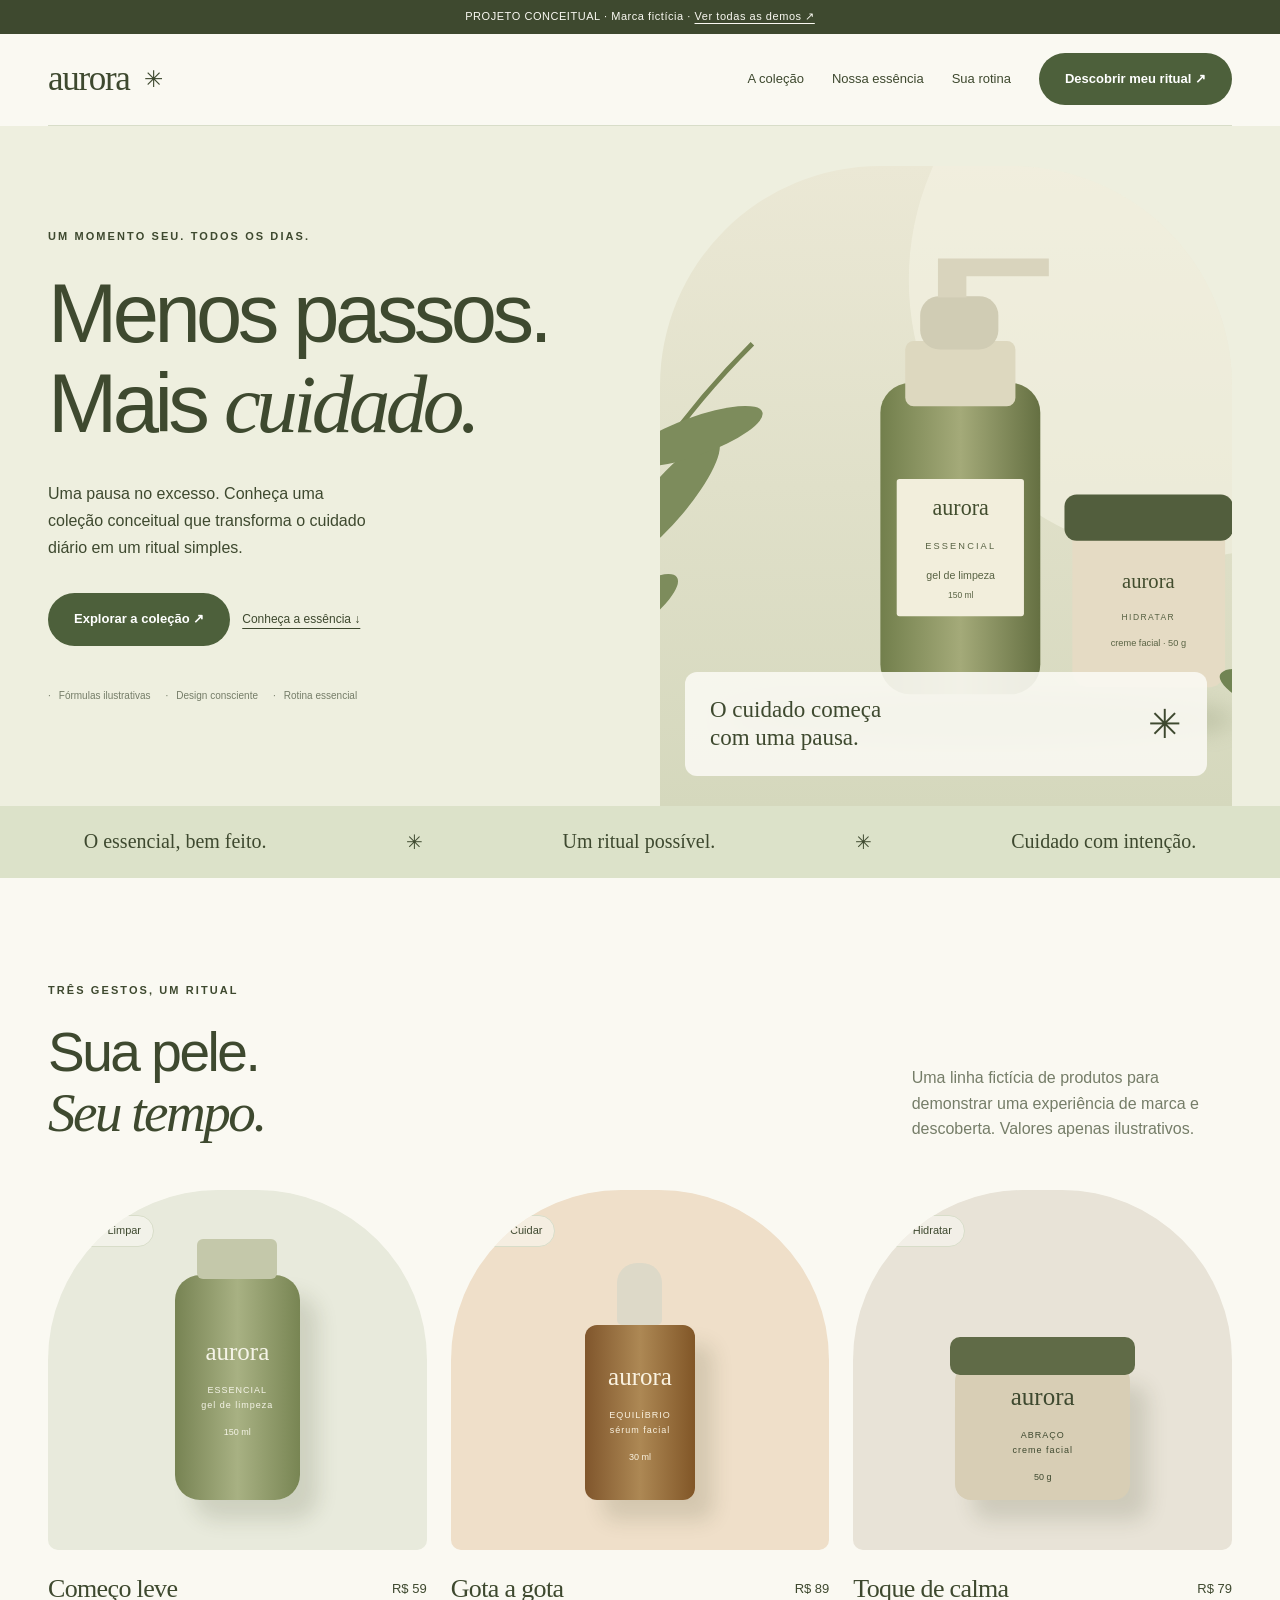
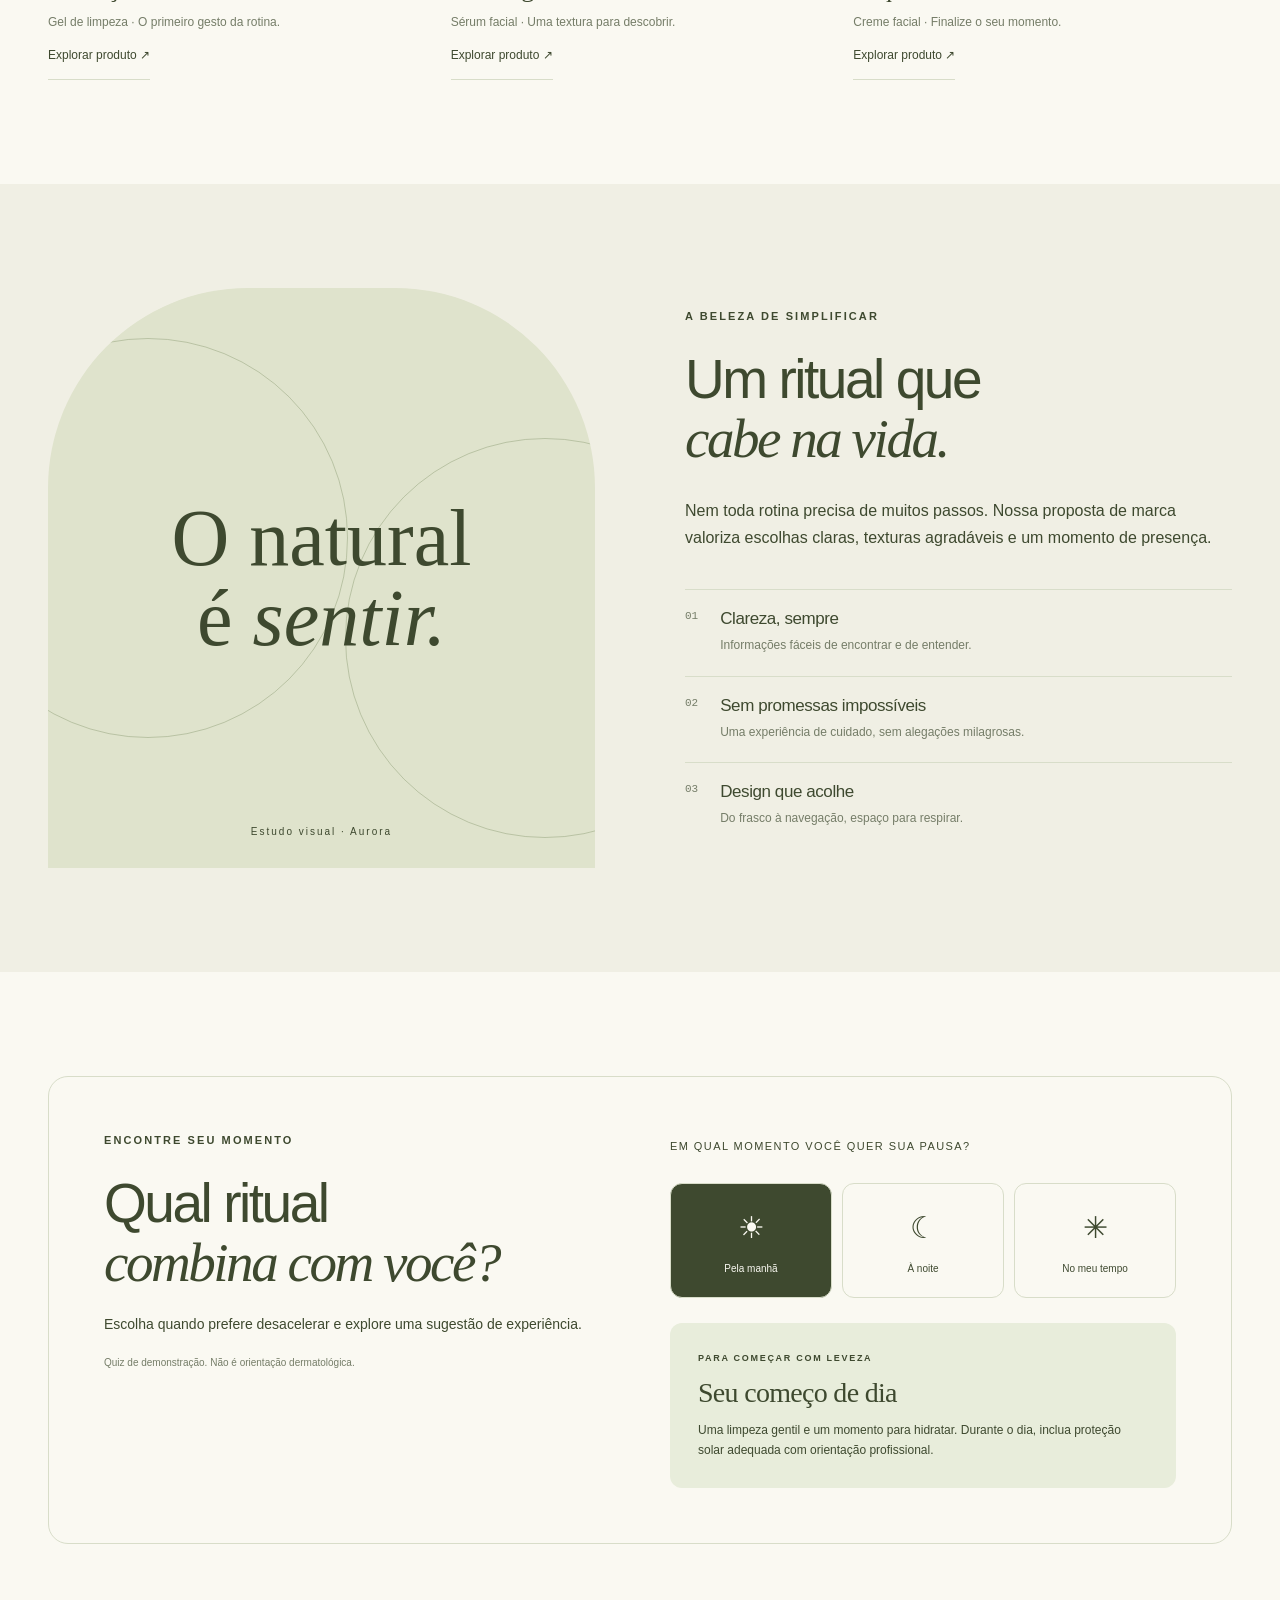
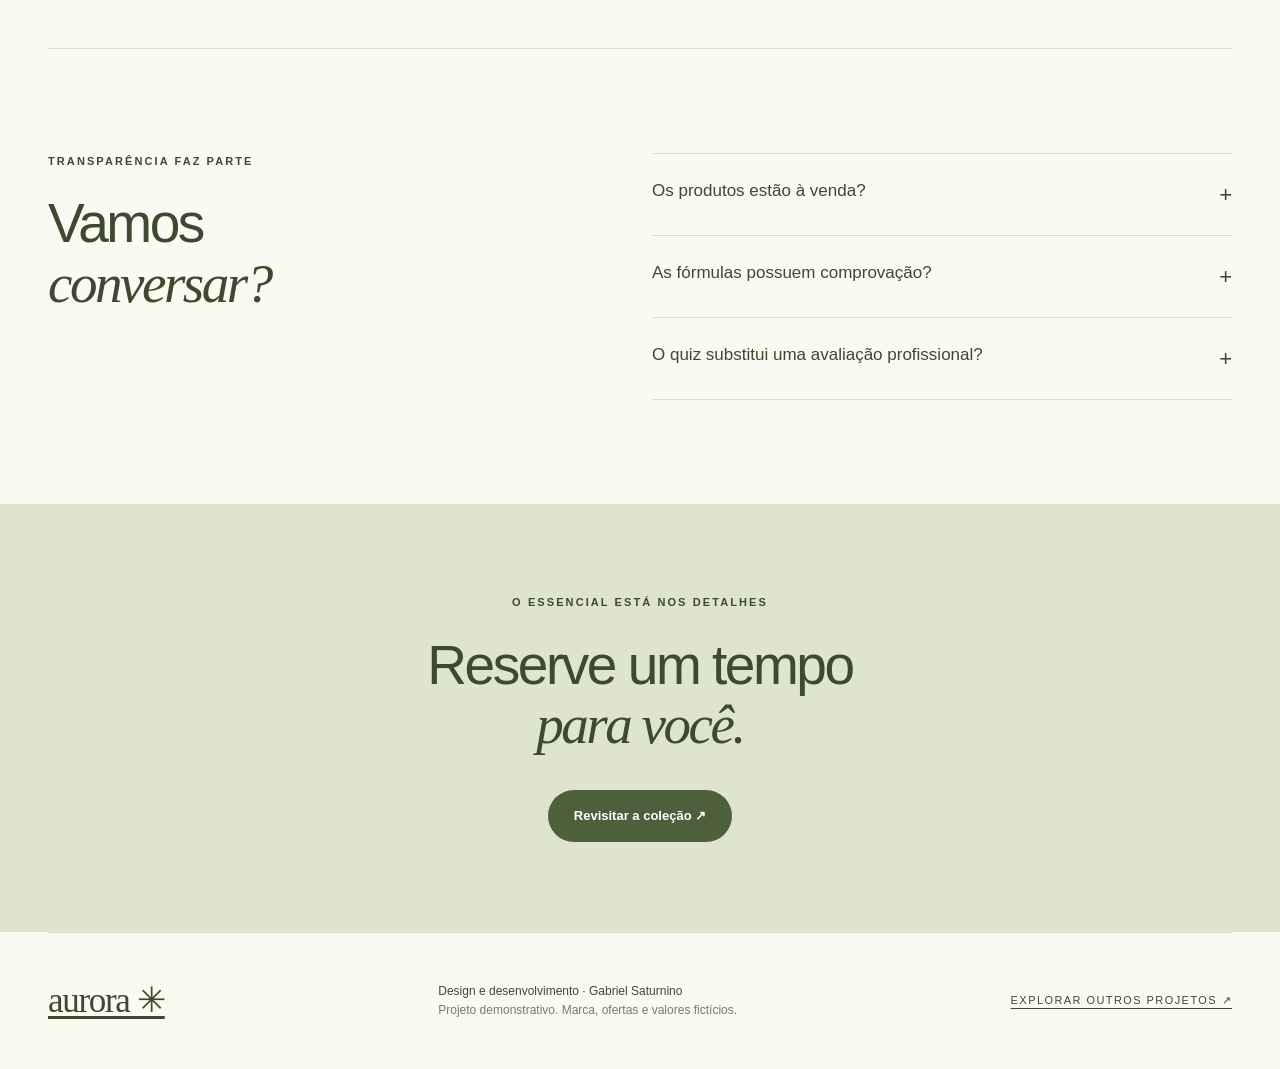
==== aurora/index.html @ aadfb989 "Build five distinct interactive landing pages and portfolio gallery" ====
<!doctype html><html lang="pt-BR"><head><meta charset="utf-8"><meta name="viewport" content="width=device-width,initial-scale=1"><meta name="theme-color" content="#253f2c"><meta name="description" content="Uma experiência conceitual de skincare com rotina simples e design natural."><meta property="og:title" content="Aurora — O essencial para sua pele"><meta property="og:description" content="Uma experiência conceitual de skincare com rotina simples e design natural."><meta property="og:type" content="website"><title>Aurora — O essencial para sua pele</title><link rel="icon" href="../assets/favicon.svg" type="image/svg+xml"><link rel="stylesheet" href="../assets/base.css"><link rel="stylesheet" href="style.css"><script src="../assets/base.js" defer></script><script src="app.js" defer></script></head><body class="aurora"><a class="skip" href="#main">Pular para o conteúdo</a><div class="demo-bar">PROJETO CONCEITUAL · Marca fictícia · <a href="../">Ver todas as demos ↗</a></div><header class="shell"><nav class="nav" aria-label="Navegação principal"><a class="brand" href="#">aurora<span class="sun">✳</span></a><button class="menu-toggle" aria-expanded="false" aria-controls="nav-links">Menu</button><div class="links" id="nav-links"><a href="#colecao">A coleção</a><a href="#filosofia">Nossa essência</a><a href="#rotina">Sua rotina</a><a class="btn" href="#rotina">Descobrir meu ritual ↗</a></div></nav></header><main id="main"><section class="hero"><div class="shell hero-layout"><div class="hero-copy"><span class="eyebrow">Um momento seu. Todos os dias.</span><h1>Menos passos.<br>Mais <span class="serif italic">cuidado.</span></h1><p class="lead">Uma pausa no excesso. Conheça uma coleção conceitual que transforma o cuidado diário em um ritual simples.</p><div class="actions"><a class="btn" href="#colecao">Explorar a coleção ↗</a><a class="text-link" href="#filosofia">Conheça a essência ↓</a></div><div class="hero-notes"><span>Fórmulas ilustrativas</span><span>Design consciente</span><span>Rotina essencial</span></div></div><div class="hero-art"><img src="../assets/cosmetics.svg" alt="Ilustração de frascos Aurora em tons de oliva e creme com folhas" fetchpriority="high"><div class="art-tag"><span class="serif">O cuidado começa<br>com uma pausa.</span><span>✳</span></div></div></div></section><div class="ticker" aria-label="Princípios da coleção"><span>O essencial, bem feito.</span><span>✳</span><span>Um ritual possível.</span><span>✳</span><span>Cuidado com intenção.</span></div><section class="shell section" id="colecao"><div class="section-head"><div><span class="eyebrow">Três gestos, um ritual</span><h2>Sua pele.<br><span class="serif italic">Seu tempo.</span></h2></div><p class="muted">Uma linha fictícia de produtos para demonstrar uma experiência de marca e descoberta. Valores apenas ilustrativos.</p></div><div class="grid g3 products"><article class="product"><div class="product-art clean"><span class="pill">01 · Limpar</span><div class="bottle"><span>aurora</span><small>ESSENCIAL<br>gel de limpeza</small><em>150 ml</em></div></div><div class="product-title"><h3>Começo leve</h3><span>R$ 59</span></div><p>Gel de limpeza · O primeiro gesto da rotina.</p><button class="product-link" data-product="limpar">Explorar produto ↗</button></article><article class="product"><div class="product-art serum"><span class="pill">02 · Cuidar</span><div class="dropper"><div></div><span>aurora</span><small>EQUILÍBRIO<br>sérum facial</small><em>30 ml</em></div></div><div class="product-title"><h3>Gota a gota</h3><span>R$ 89</span></div><p>Sérum facial · Uma textura para descobrir.</p><button class="product-link" data-product="cuidar">Explorar produto ↗</button></article><article class="product"><div class="product-art cream"><span class="pill">03 · Hidratar</span><div class="jar"><span>aurora</span><small>ABRAÇO<br>creme facial</small><em>50 g</em></div></div><div class="product-title"><h3>Toque de calma</h3><span>R$ 79</span></div><p>Creme facial · Finalize o seu momento.</p><button class="product-link" data-product="hidratar">Explorar produto ↗</button></article></div></section><section class="philosophy" id="filosofia"><div class="shell section grid g2"><div class="botanical"><span class="orb orb1"></span><span class="orb orb2"></span><span class="serif">O natural<br>é <i>sentir.</i></span><small>Estudo visual · Aurora</small></div><div class="philosophy-copy"><span class="eyebrow">A beleza de simplificar</span><h2>Um ritual que<br><span class="serif italic">cabe na vida.</span></h2><p class="lead">Nem toda rotina precisa de muitos passos. Nossa proposta de marca valoriza escolhas claras, texturas agradáveis e um momento de presença.</p><div class="principle"><span>01</span><div><h3>Clareza, sempre</h3><p>Informações fáceis de encontrar e de entender.</p></div></div><div class="principle"><span>02</span><div><h3>Sem promessas impossíveis</h3><p>Uma experiência de cuidado, sem alegações milagrosas.</p></div></div><div class="principle"><span>03</span><div><h3>Design que acolhe</h3><p>Do frasco à navegação, espaço para respirar.</p></div></div></div></div></section><section class="shell section" id="rotina"><div class="ritual"><div><span class="eyebrow">Encontre seu momento</span><h2>Qual ritual<br><span class="serif italic">combina com você?</span></h2><p>Escolha quando prefere desacelerar e explore uma sugestão de experiência.</p><p class="fine">Quiz de demonstração. Não é orientação dermatológica.</p></div><div class="quiz"><span class="label">Em qual momento você quer sua pausa?</span><div class="quiz-options" role="group" aria-label="Momento do ritual"><button data-ritual="manha" aria-pressed="true">☀ <span>Pela manhã</span></button><button data-ritual="noite" aria-pressed="false">☾ <span>À noite</span></button><button data-ritual="simples" aria-pressed="false">✳ <span>No meu tempo</span></button></div><div class="quiz-result" aria-live="polite"><span class="eyebrow" id="ritual-label">Para começar com leveza</span><h3 id="ritual-title">Seu começo de dia</h3><p id="ritual-copy">Uma limpeza gentil e um momento para hidratar. Durante o dia, inclua proteção solar adequada com orientação profissional.</p></div></div></div></section><section class="shell section rule"><div class="grid g2"><div><span class="eyebrow">Transparência faz parte</span><h2>Vamos<br><span class="serif italic">conversar?</span></h2></div><div class="faq"><details><summary>Os produtos estão à venda?</summary><p>Não. Aurora é uma marca fictícia criada para este portfólio. Não há estoque, cobrança ou envio de produtos.</p></details><details><summary>As fórmulas possuem comprovação?</summary><p>As embalagens e descrições são estudos conceituais. Não representam fórmulas reais, certificações ou resultados clínicos.</p></details><details><summary>O quiz substitui uma avaliação profissional?</summary><p>Não. Ele demonstra uma interação de personalização por preferência de horário, sem analisar condições da pele ou indicar tratamento.</p></details></div></div></section><section class="closing"><div class="shell"><span class="eyebrow">O essencial está nos detalhes</span><h2>Reserve um tempo<br><span class="serif italic">para você.</span></h2><a class="btn" href="#colecao">Revisitar a coleção ↗</a></div></section></main><dialog class="dialog" id="product-dialog"><button class="dialog-close" data-close aria-label="Fechar produto">×</button><span class="eyebrow">Coleção conceitual</span><h2 id="product-name"></h2><p id="product-description"></p><p class="fine">Produto fictício. Sem compra, alegações clínicas ou recomendação de tratamento.</p><button class="btn" data-close>Continuar explorando ↗</button></dialog><footer class="footer shell"><div class="footer-row"><a class="brand" href="#">aurora ✳</a><p>Design e desenvolvimento · Gabriel Saturnino<br><span class="muted">Projeto demonstrativo. Marca, ofertas e valores fictícios.</span></p><a class="label" href="../">Explorar outros projetos ↗</a></div></footer></body></html>
---- assets/base.css ----
*{box-sizing:border-box}html{scroll-behavior:smooth;scroll-padding-top:100px}body{margin:0;font-family:Arial,Helvetica,sans-serif;line-height:1.6;color:var(--ink,#202a23);background:var(--paper,#f7f6f0)}h1,h2,h3,p{margin:0}h1,h2,h3{line-height:1.08;font-weight:500}h1{font-size:clamp(3rem,6.8vw,6.8rem);letter-spacing:-.055em}h2{font-size:clamp(2.2rem,4.3vw,4.6rem);letter-spacing:-.045em}h3{font-size:1.6rem;letter-spacing:-.025em}p{max-width:65ch}a{color:inherit;text-decoration:none}button,input,select,textarea{font:inherit}button,a,input,select,textarea{-webkit-tap-highlight-color:transparent}button{cursor:pointer}button:disabled{cursor:default;opacity:.55}img{display:block;width:100%;height:100%;object-fit:cover}svg{max-width:100%}:focus-visible{outline:3px solid var(--accent,#426f49);outline-offset:5px}.skip{position:fixed;top:-100px;left:20px;background:white;color:#111;padding:12px;z-index:100}.skip:focus{top:8px}.demo-bar{background:var(--ink,#202a23);color:var(--paper,#f7f6f0);font-size:11px;letter-spacing:.05em;text-align:center;padding:8px 16px}.demo-bar a{text-decoration:underline;text-underline-offset:3px}.shell{width:min(1280px,calc(100% - 96px));margin:auto}.nav{display:flex;align-items:center;justify-content:space-between;gap:24px;min-height:92px;border-bottom:1px solid var(--line,#d9ddd2)}.brand{font-size:27px;font-weight:700;letter-spacing:-1.3px;display:flex;align-items:center;gap:10px}.brand small{font:10px Arial;letter-spacing:2px;margin-left:6px}.links{display:flex;align-items:center;gap:28px;font-size:13px}.links a:hover{opacity:.65}.menu-toggle{display:none;background:none;border:1px solid var(--line);padding:8px 13px;color:inherit}.btn{display:inline-flex;justify-content:center;align-items:center;gap:24px;padding:16px 25px;border:1px solid transparent;background:var(--accent,#253f2c);color:var(--button-ink,#fff);font-size:13px;font-weight:600;line-height:1.4;transition:transform .2s,background .2s}.btn:hover{transform:translateY(-2px)}.btn.light{background:transparent;color:inherit;border-color:var(--line,#ccc)}.eyebrow{text-transform:uppercase;font-size:11px;letter-spacing:.19em;font-weight:600;display:block;margin-bottom:24px}.muted{color:var(--muted,#667063)}.lead{font-size:18px;line-height:1.7}.serif{font-family:Georgia,'Times New Roman',serif;font-weight:400}.italic{font-style:italic}.actions{display:flex;flex-wrap:wrap;gap:12px;margin-top:32px}.section{padding:104px 0}.section-head{display:flex;justify-content:space-between;align-items:end;gap:40px;margin-bottom:48px}.section-head p{max-width:36ch}.grid{display:grid;gap:24px}.g2{grid-template-columns:repeat(2,minmax(0,1fr))}.g3{grid-template-columns:repeat(3,minmax(0,1fr))}.g4{grid-template-columns:repeat(4,minmax(0,1fr))}.label{font-size:11px;letter-spacing:.13em;text-transform:uppercase}.rule{border-top:1px solid var(--line,#d9ddd2)}.pill{display:inline-flex;padding:6px 12px;border:1px solid var(--line);border-radius:100px;font-size:11px}.chips{display:flex;gap:8px;flex-wrap:wrap}.chip{border:1px solid var(--line);background:transparent;color:inherit;padding:10px 18px;border-radius:40px;font-size:12px}.chip[aria-pressed=true]{background:var(--ink);border-color:var(--ink);color:var(--paper)}.faq{border-top:1px solid var(--line)}details{border-bottom:1px solid var(--line);padding:23px 0}summary{cursor:pointer;font-size:17px;list-style:none;display:flex;justify-content:space-between;gap:24px}summary::-webkit-details-marker{display:none}summary:after{content:'+';font-size:22px}details[open] summary:after{content:'−'}details p{padding-top:18px;color:var(--muted);font-size:14px}.footer{padding:40px 0;border-top:1px solid var(--line)}.footer-row{display:flex;justify-content:space-between;gap:24px;align-items:center}.footer p{font-size:12px}.footer a{text-decoration:underline;text-underline-offset:4px}.fine{font-size:11px;color:var(--muted)}.field{display:flex;flex-direction:column;gap:7px;font-size:12px}.field input,.field select,.field textarea{width:100%;min-height:48px;padding:12px;border:1px solid var(--line,#ccc);background:var(--paper,#fff);color:var(--ink);border-radius:3px}.field textarea{min-height:110px;resize:vertical}.form-grid{display:grid;grid-template-columns:1fr 1fr;gap:18px}.span2{grid-column:1/-1}.dialog{width:min(570px,calc(100% - 32px));max-height:90dvh;padding:36px;border:0;background:var(--paper);color:var(--ink);box-shadow:0 20px 100px #0005}.dialog::backdrop{background:#102018b0;backdrop-filter:blur(6px)}.dialog h2{font-size:2.2rem;margin:16px 0}.dialog p{font-size:14px;margin:12px 0 22px}.dialog-close{float:right;background:transparent;border:1px solid var(--line);color:inherit;padding:5px 12px}.status{font-size:14px;padding:14px;margin-top:20px;background:var(--soft,#e7eddc);border-left:3px solid var(--accent)}.status:empty{display:none}[hidden]{display:none!important}.number{font:12px monospace;color:var(--muted)}.reveal{animation:appear .7s both}@keyframes appear{from{opacity:0;transform:translateY(15px)}to{opacity:1;transform:none}}@media(max-width:900px){.shell{width:calc(100% - 48px)}.links{gap:16px}.g4{grid-template-columns:repeat(2,1fr)}.section{padding:75px 0}.section-head{align-items:start}}@media(max-width:650px){.shell{width:calc(100% - 36px)}h1{font-size:3.5rem}h2{font-size:2.65rem}.nav{min-height:78px;position:relative;flex-wrap:wrap}.brand{font-size:23px}.brand small{font-size:8px}.menu-toggle{display:block}.links{display:none;width:100%;padding:8px 0 24px;flex-direction:column;align-items:stretch;gap:20px}.links.open{display:flex}.g2,.g3,.g4{grid-template-columns:1fr}.section{padding:58px 0}.section-head{flex-direction:column;gap:24px;margin-bottom:32px}.lead{font-size:16px}.footer-row{flex-direction:column;align-items:start}.form-grid{grid-template-columns:1fr}.span2{grid-column:auto}.dialog{padding:24px}.btn{padding:14px 20px}.eyebrow{margin-bottom:18px}.actions{margin-top:25px}}@media(prefers-reduced-motion:reduce){html{scroll-behavior:auto}*,*:before,*:after{animation:none!important;transition:none!important}}
---- aurora/style.css ----
:root{--paper:#faf9f2;--ink:#3e492f;--accent:#4d603b;--line:#d8ddc9;--muted:#757d68;--soft:#e8eddb}.brand{font-family:Georgia,serif;font-weight:400;font-size:35px}.sun{font:23px Arial;margin-left:4px}.btn{border-radius:50px}.hero{background:#eeefdf}.hero-layout{display:grid;grid-template-columns:1fr 1fr;min-height:680px;gap:40px;align-items:center}.hero-copy{padding:70px 0}.hero h1{font-size:clamp(3.8rem,6.5vw,6.2rem)}.hero .lead{margin-top:30px;max-width:36ch;font-size:16px}.hero-art{height:640px;position:relative;align-self:end}.hero-art img{border-radius:220px 220px 0 0;object-position:48% 50%}.art-tag{position:absolute;bottom:30px;left:25px;right:25px;background:#faf9f2e8;display:flex;align-items:center;justify-content:space-between;padding:20px 25px;border-radius:12px}.art-tag .serif{font-size:23px;line-height:1.2}.art-tag>span:last-child{font-size:40px}.text-link{align-self:center;font-size:12px;text-decoration:underline;text-underline-offset:5px}.hero-notes{display:flex;flex-wrap:wrap;gap:15px;font-size:10px;margin-top:42px;color:var(--muted)}.hero-notes span:before{content:'·';margin-right:8px}.ticker{display:flex;justify-content:space-around;gap:20px;padding:24px;background:#dce2c9;font:20px Georgia,serif}.product-art{height:360px;position:relative;display:flex;align-items:end;justify-content:center;padding:50px 10px;background:#e8eadc;overflow:hidden;border-radius:170px 170px 10px 10px}.product-art>.pill{position:absolute;top:25px;left:25px;background:#faf9f299}.serum{background:#efdfc9}.cream{background:#e8e3d7}.bottle,.dropper,.jar{display:flex;flex-direction:column;align-items:center;justify-content:center;box-shadow:18px 20px 20px #3a452026;position:relative}.bottle{width:125px;height:225px;background:linear-gradient(90deg,#778353,#a8b183,#788553);border-radius:25px}.bottle:before{content:'';position:absolute;top:-36px;width:80px;height:40px;background:#c4c8aa;border-radius:6px}.bottle span,.dropper span,.jar span{font:25px Georgia;margin-bottom:17px}.bottle small,.dropper small,.jar small{font-size:9px;text-align:center;letter-spacing:1px}.bottle em,.dropper em,.jar em{font:9px Arial;margin-top:15px}.bottle{color:#f5f4e7}.dropper{width:110px;height:175px;background:linear-gradient(90deg,#80562c,#ad8854,#815627);color:#faf2e0;border-radius:12px}.dropper>div{position:absolute;top:-62px;width:45px;height:62px;background:#ddd9c8;border-radius:20px 20px 5px 5px}.jar{width:175px;height:135px;background:#d8ceb5;border-radius:16px}.jar:before{content:'';position:absolute;top:-28px;width:185px;height:38px;border-radius:10px;background:#606b47}.product-title{display:flex;justify-content:space-between;align-items:center;margin:24px 0 9px}.product-title h3{font:26px Georgia}.product-title>span{font-size:13px}.product>p{font-size:12px;color:var(--muted)}.product-link{border:0;border-bottom:1px solid var(--line);background:none;padding:14px 0;color:var(--ink);font-size:12px}.philosophy{background:#f0efe4}.botanical{position:relative;background:#dfe3cc;min-height:580px;display:flex;align-items:center;justify-content:center;border-radius:200px 200px 0 0;overflow:hidden}.botanical>.serif{font-size:80px;line-height:1;z-index:1;text-align:center}.botanical small{position:absolute;bottom:28px;font-size:10px;letter-spacing:2px}.orb{position:absolute;border:1px solid #81926766;width:400px;height:400px;border-radius:50%}.orb1{top:50px;left:-100px}.orb2{bottom:30px;right:-150px}.philosophy .grid{gap:90px;align-items:center}.philosophy-copy .lead{font-size:16px;margin:28px 0 38px}.principle{display:flex;gap:22px;padding:20px 0;border-top:1px solid var(--line)}.principle>span{font:11px monospace;color:var(--muted)}.principle h3{font-size:17px;margin-bottom:8px}.principle p{font-size:12px;color:var(--muted)}.ritual{border:1px solid var(--line);border-radius:20px;padding:55px;display:grid;grid-template-columns:1fr 1fr;gap:60px}.ritual p{font-size:14px;margin-top:20px}.ritual .fine{font-size:10px}.quiz-options{display:grid;grid-template-columns:repeat(3,1fr);gap:10px;margin:25px 0}.quiz-options button{border:1px solid var(--line);border-radius:12px;background:transparent;color:var(--ink);padding:20px 5px;font-size:30px}.quiz-options button span{display:block;font-size:10px;margin-top:9px}.quiz-options button[aria-pressed=true]{background:var(--ink);color:var(--paper)}.quiz-result{background:var(--soft);padding:28px;border-radius:12px}.quiz-result .eyebrow{font-size:9px;margin-bottom:12px}.quiz-result h3{font:28px Georgia}.quiz-result p{font-size:12px;margin-top:12px}.closing{text-align:center;background:#dfe5cd;padding:90px 0}.closing .btn{margin-top:35px}@media(max-width:900px){.hero-layout{gap:20px}.philosophy .grid{gap:40px}.ritual{padding:30px;gap:30px}.ticker{font-size:16px}}@media(max-width:650px){.hero-layout{grid-template-columns:1fr;gap:0}.hero-copy{padding:45px 0}.hero-art{height:430px;width:100%}.hero h1{font-size:3.7rem}.ticker{font-size:13px;flex-wrap:wrap}.ticker>span:nth-last-child(-n+2){display:none}.product-art{height:340px}.botanical{min-height:400px}.botanical>.serif{font-size:65px}.ritual{grid-template-columns:1fr;padding:26px}.quiz-options button{padding:18px 5px}.closing{padding:60px 0}}
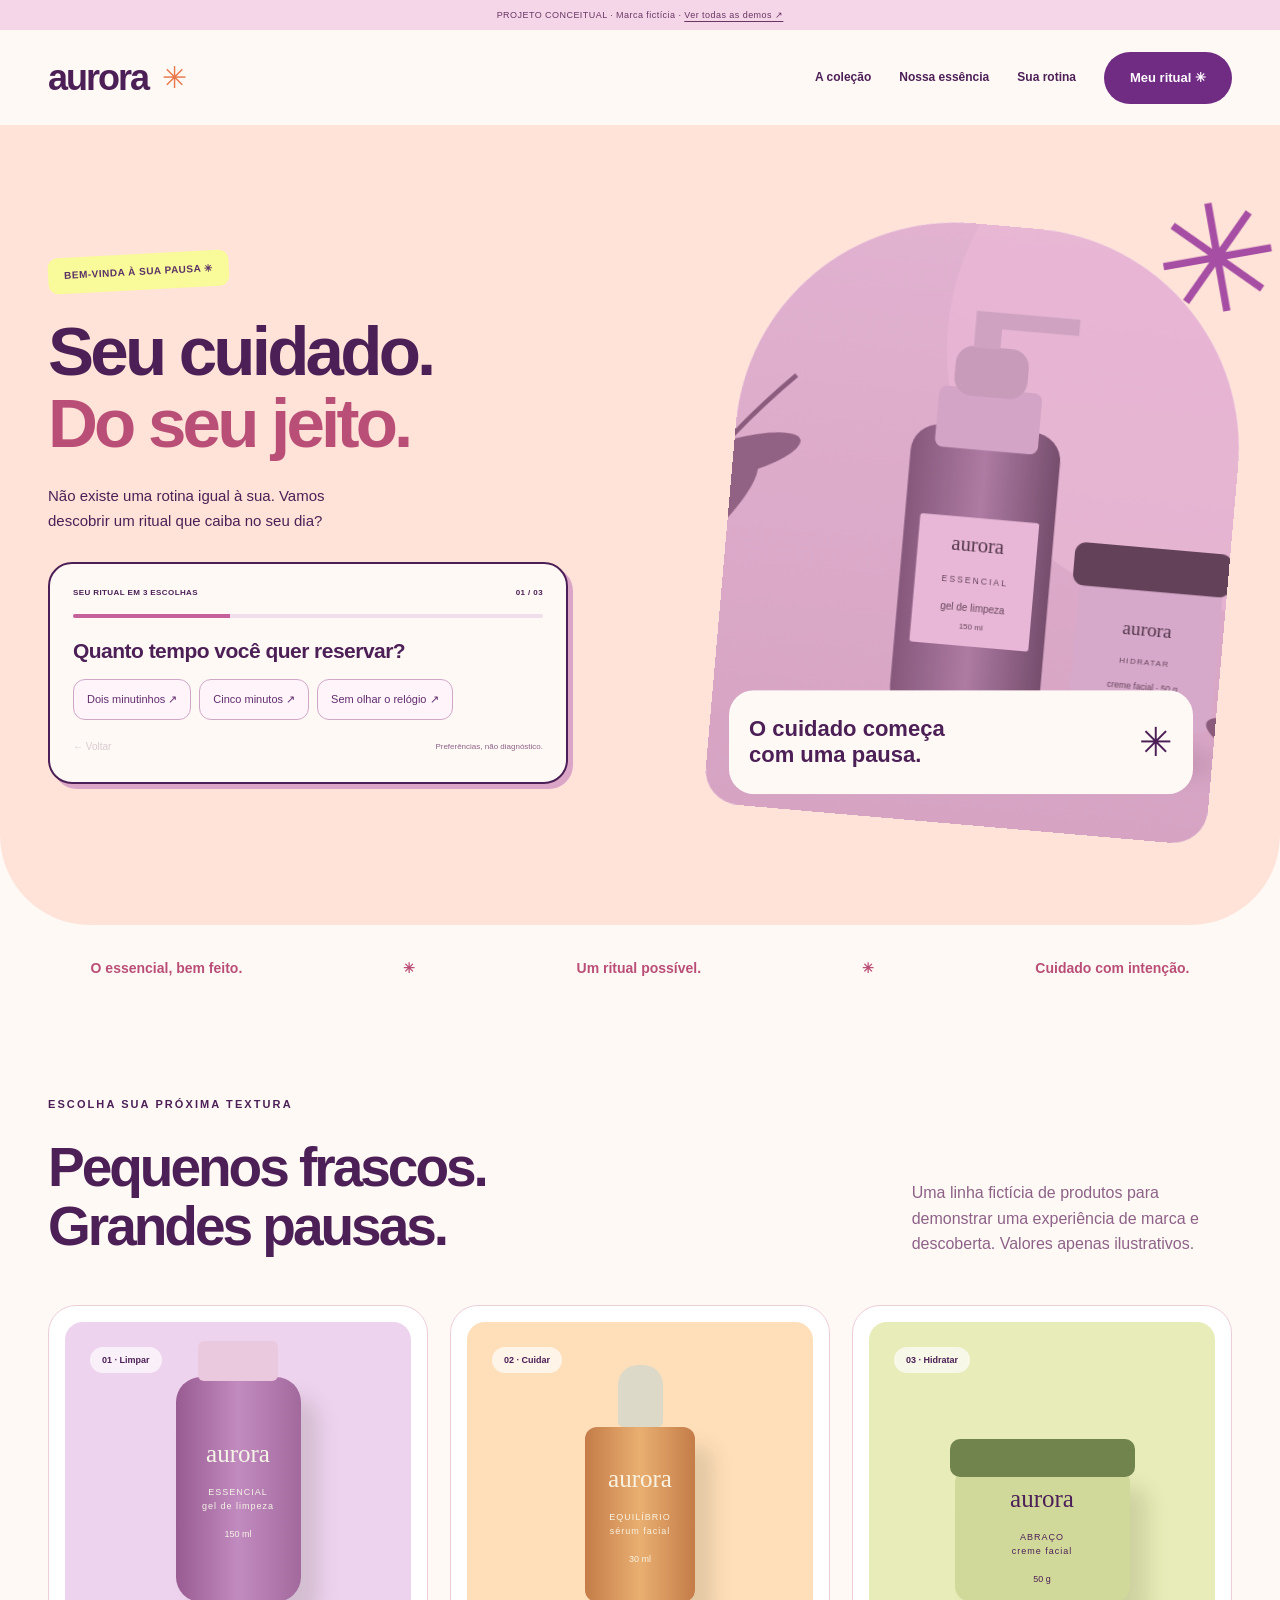
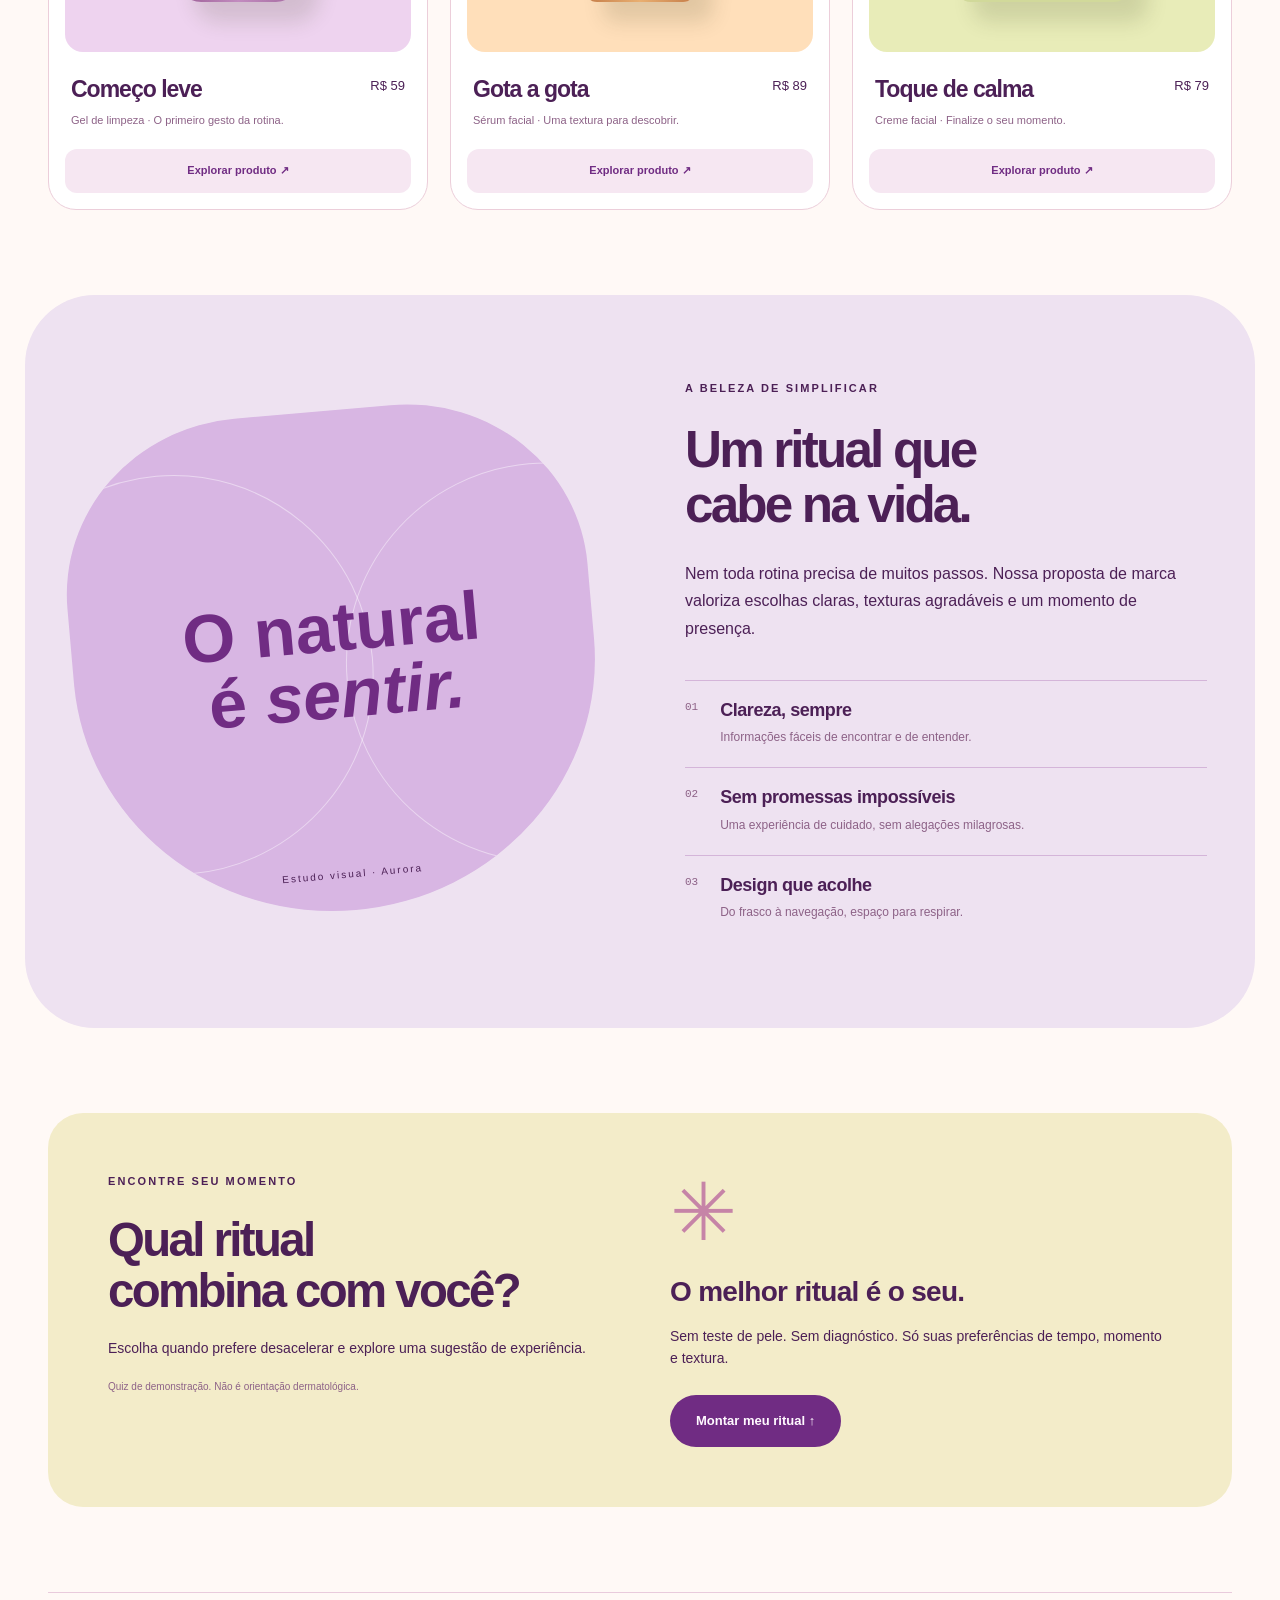
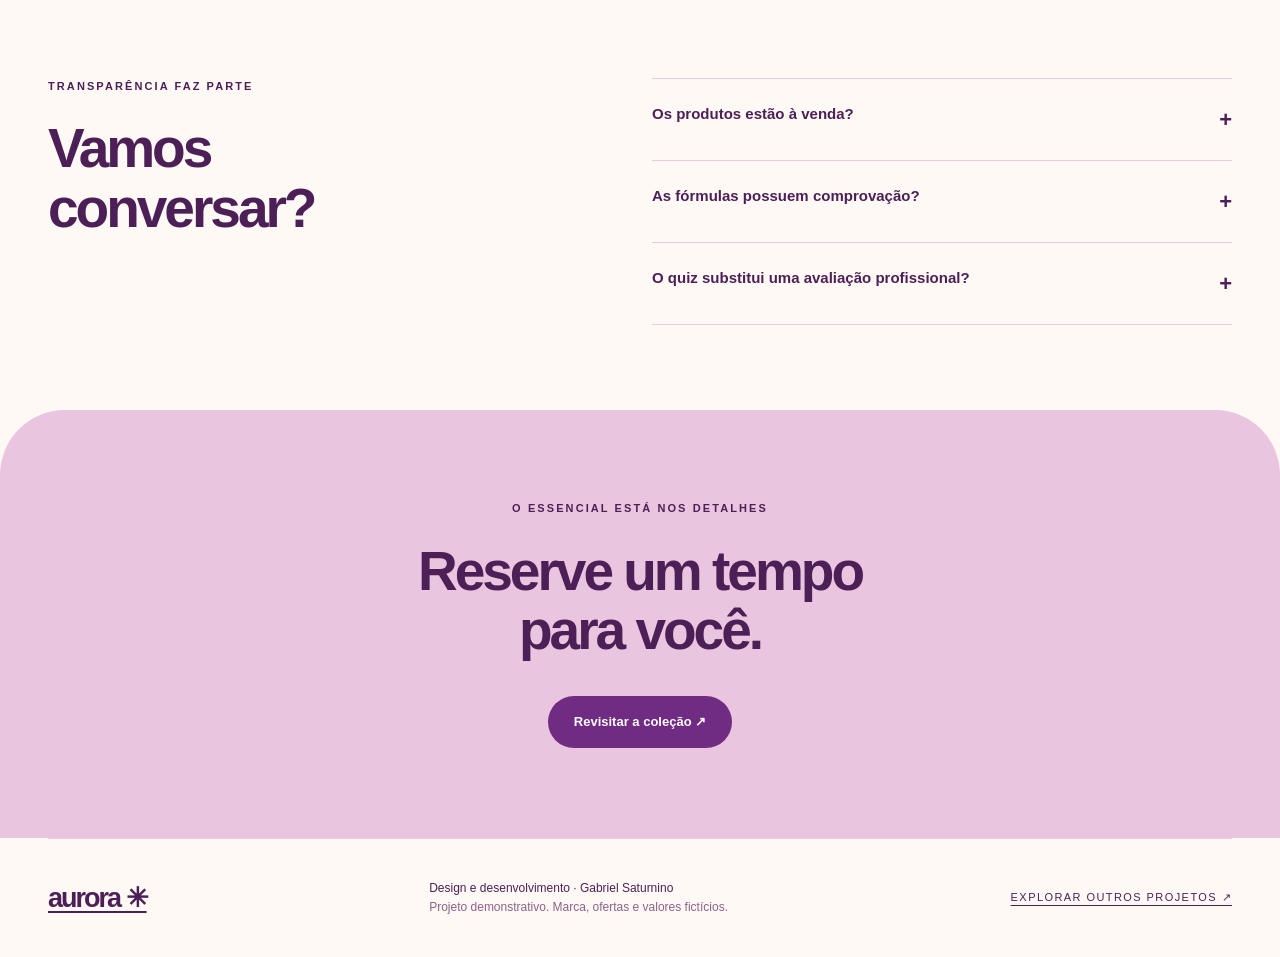
==== commit 247208db: "Give each landing page a distinct visual identity, navigation and interactive journey" ====
--- a/aurora/index.html
+++ b/aurora/index.html
@@ -1 +1 @@
-<!doctype html><html lang="pt-BR"><head><meta charset="utf-8"><meta name="viewport" content="width=device-width,initial-scale=1"><meta name="theme-color" content="#253f2c"><meta name="description" content="Uma experiência conceitual de skincare com rotina simples e design natural."><meta property="og:title" content="Aurora — O essencial para sua pele"><meta property="og:description" content="Uma experiência conceitual de skincare com rotina simples e design natural."><meta property="og:type" content="website"><title>Aurora — O essencial para sua pele</title><link rel="icon" href="../assets/favicon.svg" type="image/svg+xml"><link rel="stylesheet" href="../assets/base.css"><link rel="stylesheet" href="style.css"><script src="../assets/base.js" defer></script><script src="app.js" defer></script></head><body class="aurora"><a class="skip" href="#main">Pular para o conteúdo</a><div class="demo-bar">PROJETO CONCEITUAL · Marca fictícia · <a href="../">Ver todas as demos ↗</a></div><header class="shell"><nav class="nav" aria-label="Navegação principal"><a class="brand" href="#">aurora<span class="sun">✳</span></a><button class="menu-toggle" aria-expanded="false" aria-controls="nav-links">Menu</button><div class="links" id="nav-links"><a href="#colecao">A coleção</a><a href="#filosofia">Nossa essência</a><a href="#rotina">Sua rotina</a><a class="btn" href="#rotina">Descobrir meu ritual ↗</a></div></nav></header><main id="main"><section class="hero"><div class="shell hero-layout"><div class="hero-copy"><span class="eyebrow">Um momento seu. Todos os dias.</span><h1>Menos passos.<br>Mais <span class="serif italic">cuidado.</span></h1><p class="lead">Uma pausa no excesso. Conheça uma coleção conceitual que transforma o cuidado diário em um ritual simples.</p><div class="actions"><a class="btn" href="#colecao">Explorar a coleção ↗</a><a class="text-link" href="#filosofia">Conheça a essência ↓</a></div><div class="hero-notes"><span>Fórmulas ilustrativas</span><span>Design consciente</span><span>Rotina essencial</span></div></div><div class="hero-art"><img src="../assets/cosmetics.svg" alt="Ilustração de frascos Aurora em tons de oliva e creme com folhas" fetchpriority="high"><div class="art-tag"><span class="serif">O cuidado começa<br>com uma pausa.</span><span>✳</span></div></div></div></section><div class="ticker" aria-label="Princípios da coleção"><span>O essencial, bem feito.</span><span>✳</span><span>Um ritual possível.</span><span>✳</span><span>Cuidado com intenção.</span></div><section class="shell section" id="colecao"><div class="section-head"><div><span class="eyebrow">Três gestos, um ritual</span><h2>Sua pele.<br><span class="serif italic">Seu tempo.</span></h2></div><p class="muted">Uma linha fictícia de produtos para demonstrar uma experiência de marca e descoberta. Valores apenas ilustrativos.</p></div><div class="grid g3 products"><article class="product"><div class="product-art clean"><span class="pill">01 · Limpar</span><div class="bottle"><span>aurora</span><small>ESSENCIAL<br>gel de limpeza</small><em>150 ml</em></div></div><div class="product-title"><h3>Começo leve</h3><span>R$ 59</span></div><p>Gel de limpeza · O primeiro gesto da rotina.</p><button class="product-link" data-product="limpar">Explorar produto ↗</button></article><article class="product"><div class="product-art serum"><span class="pill">02 · Cuidar</span><div class="dropper"><div></div><span>aurora</span><small>EQUILÍBRIO<br>sérum facial</small><em>30 ml</em></div></div><div class="product-title"><h3>Gota a gota</h3><span>R$ 89</span></div><p>Sérum facial · Uma textura para descobrir.</p><button class="product-link" data-product="cuidar">Explorar produto ↗</button></article><article class="product"><div class="product-art cream"><span class="pill">03 · Hidratar</span><div class="jar"><span>aurora</span><small>ABRAÇO<br>creme facial</small><em>50 g</em></div></div><div class="product-title"><h3>Toque de calma</h3><span>R$ 79</span></div><p>Creme facial · Finalize o seu momento.</p><button class="product-link" data-product="hidratar">Explorar produto ↗</button></article></div></section><section class="philosophy" id="filosofia"><div class="shell section grid g2"><div class="botanical"><span class="orb orb1"></span><span class="orb orb2"></span><span class="serif">O natural<br>é <i>sentir.</i></span><small>Estudo visual · Aurora</small></div><div class="philosophy-copy"><span class="eyebrow">A beleza de simplificar</span><h2>Um ritual que<br><span class="serif italic">cabe na vida.</span></h2><p class="lead">Nem toda rotina precisa de muitos passos. Nossa proposta de marca valoriza escolhas claras, texturas agradáveis e um momento de presença.</p><div class="principle"><span>01</span><div><h3>Clareza, sempre</h3><p>Informações fáceis de encontrar e de entender.</p></div></div><div class="principle"><span>02</span><div><h3>Sem promessas impossíveis</h3><p>Uma experiência de cuidado, sem alegações milagrosas.</p></div></div><div class="principle"><span>03</span><div><h3>Design que acolhe</h3><p>Do frasco à navegação, espaço para respirar.</p></div></div></div></div></section><section class="shell section" id="rotina"><div class="ritual"><div><span class="eyebrow">Encontre seu momento</span><h2>Qual ritual<br><span class="serif italic">combina com você?</span></h2><p>Escolha quando prefere desacelerar e explore uma sugestão de experiência.</p><p class="fine">Quiz de demonstração. Não é orientação dermatológica.</p></div><div class="quiz"><span class="label">Em qual momento você quer sua pausa?</span><div class="quiz-options" role="group" aria-label="Momento do ritual"><button data-ritual="manha" aria-pressed="true">☀ <span>Pela manhã</span></button><button data-ritual="noite" aria-pressed="false">☾ <span>À noite</span></button><button data-ritual="simples" aria-pressed="false">✳ <span>No meu tempo</span></button></div><div class="quiz-result" aria-live="polite"><span class="eyebrow" id="ritual-label">Para começar com leveza</span><h3 id="ritual-title">Seu começo de dia</h3><p id="ritual-copy">Uma limpeza gentil e um momento para hidratar. Durante o dia, inclua proteção solar adequada com orientação profissional.</p></div></div></div></section><section class="shell section rule"><div class="grid g2"><div><span class="eyebrow">Transparência faz parte</span><h2>Vamos<br><span class="serif italic">conversar?</span></h2></div><div class="faq"><details><summary>Os produtos estão à venda?</summary><p>Não. Aurora é uma marca fictícia criada para este portfólio. Não há estoque, cobrança ou envio de produtos.</p></details><details><summary>As fórmulas possuem comprovação?</summary><p>As embalagens e descrições são estudos conceituais. Não representam fórmulas reais, certificações ou resultados clínicos.</p></details><details><summary>O quiz substitui uma avaliação profissional?</summary><p>Não. Ele demonstra uma interação de personalização por preferência de horário, sem analisar condições da pele ou indicar tratamento.</p></details></div></div></section><section class="closing"><div class="shell"><span class="eyebrow">O essencial está nos detalhes</span><h2>Reserve um tempo<br><span class="serif italic">para você.</span></h2><a class="btn" href="#colecao">Revisitar a coleção ↗</a></div></section></main><dialog class="dialog" id="product-dialog"><button class="dialog-close" data-close aria-label="Fechar produto">×</button><span class="eyebrow">Coleção conceitual</span><h2 id="product-name"></h2><p id="product-description"></p><p class="fine">Produto fictício. Sem compra, alegações clínicas ou recomendação de tratamento.</p><button class="btn" data-close>Continuar explorando ↗</button></dialog><footer class="footer shell"><div class="footer-row"><a class="brand" href="#">aurora ✳</a><p>Design e desenvolvimento · Gabriel Saturnino<br><span class="muted">Projeto demonstrativo. Marca, ofertas e valores fictícios.</span></p><a class="label" href="../">Explorar outros projetos ↗</a></div></footer></body></html>+<!doctype html><html lang="pt-BR"><head><meta charset="utf-8"><meta name="viewport" content="width=device-width,initial-scale=1"><meta name="theme-color" content="#253f2c"><meta name="description" content="Uma experiência conceitual de skincare com rotina simples e design natural."><meta property="og:title" content="Aurora — O essencial para sua pele"><meta property="og:description" content="Uma experiência conceitual de skincare com rotina simples e design natural."><meta property="og:type" content="website"><title>Aurora — O essencial para sua pele</title><link rel="icon" href="../assets/favicon.svg" type="image/svg+xml"><link rel="stylesheet" href="../assets/base.837f92d270.css"><link rel="stylesheet" href="style.e7181ecf94.css"><script src="../assets/base.86963e2959.js" defer></script><script src="app.1c2b7c508b.js" defer></script></head><body class="aurora"><a class="skip" href="#main">Pular para o conteúdo</a><div class="demo-bar">PROJETO CONCEITUAL · Marca fictícia · <a href="../">Ver todas as demos ↗</a></div><header class="shell"><nav class="nav" aria-label="Navegação principal"><a class="brand" href="#">aurora<span class="sun">✳</span></a><button class="menu-toggle" aria-expanded="false" aria-controls="nav-links">Menu</button><div class="links" id="nav-links"><a href="#colecao">A coleção</a><a href="#filosofia">Nossa essência</a><a href="#rotina">Sua rotina</a><a class="btn" href="#descobrir">Meu ritual ✳</a></div></nav></header><main id="main"><section class="hero" id="descobrir"><div class="shell hero-layout"><div class="hero-copy"><span class="aurora-sticker">BEM-VINDA À SUA PAUSA ✳</span><h1>Seu cuidado.<br><span class="serif italic">Do seu jeito.</span></h1><p class="lead">Não existe uma rotina igual à sua. Vamos descobrir um ritual que caiba no seu dia?</p><div class="ritual-builder" aria-label="Monte seu ritual"><div class="builder-top"><span>SEU RITUAL EM 3 ESCOLHAS</span><span id="quiz-progress">01 / 03</span></div><div class="progress-track"><span id="progress-fill"></span></div><h2 id="quiz-question">Quanto tempo você quer reservar?</h2><div id="quiz-answers"></div><div class="builder-bottom"><button id="quiz-back" disabled>← Voltar</button><span>Preferências, não diagnóstico.</span></div><div id="guided-result" aria-live="polite" hidden></div></div><div class="hero-notes" aria-label="Princípios da marca"><span>Fórmulas ilustrativas</span><span>Design consciente</span><span>Rotina essencial</span></div></div><div class="hero-art"><span class="floating-flower" aria-hidden="true">✳</span><img src="../assets/cosmetics.svg" alt="Ilustração de frascos Aurora em tons de oliva e creme com folhas" fetchpriority="high"><div class="art-tag"><span class="serif">O cuidado começa<br>com uma pausa.</span><span>✳</span></div></div></div></section><div class="ticker" aria-label="Princípios da coleção"><span>O essencial, bem feito.</span><span>✳</span><span>Um ritual possível.</span><span>✳</span><span>Cuidado com intenção.</span></div><section class="shell section" id="colecao"><div class="section-head"><div><span class="eyebrow">ESCOLHA SUA PRÓXIMA TEXTURA</span><h2>Pequenos frascos.<br><span class="serif italic">Grandes pausas.</span></h2></div><p class="muted">Uma linha fictícia de produtos para demonstrar uma experiência de marca e descoberta. Valores apenas ilustrativos.</p></div><div class="grid g3 products"><article class="product"><div class="product-art clean"><span class="pill">01 · Limpar</span><div class="bottle"><span>aurora</span><small>ESSENCIAL<br>gel de limpeza</small><em>150 ml</em></div></div><div class="product-title"><h3>Começo leve</h3><span>R$ 59</span></div><p>Gel de limpeza · O primeiro gesto da rotina.</p><button class="product-link" data-product="limpar">Explorar produto ↗</button></article><article class="product"><div class="product-art serum"><span class="pill">02 · Cuidar</span><div class="dropper"><div></div><span>aurora</span><small>EQUILÍBRIO<br>sérum facial</small><em>30 ml</em></div></div><div class="product-title"><h3>Gota a gota</h3><span>R$ 89</span></div><p>Sérum facial · Uma textura para descobrir.</p><button class="product-link" data-product="cuidar">Explorar produto ↗</button></article><article class="product"><div class="product-art cream"><span class="pill">03 · Hidratar</span><div class="jar"><span>aurora</span><small>ABRAÇO<br>creme facial</small><em>50 g</em></div></div><div class="product-title"><h3>Toque de calma</h3><span>R$ 79</span></div><p>Creme facial · Finalize o seu momento.</p><button class="product-link" data-product="hidratar">Explorar produto ↗</button></article></div></section><section class="philosophy" id="filosofia"><div class="shell section grid g2"><div class="botanical"><span class="orb orb1"></span><span class="orb orb2"></span><span class="serif">O natural<br>é <i>sentir.</i></span><small>Estudo visual · Aurora</small></div><div class="philosophy-copy"><span class="eyebrow">A beleza de simplificar</span><h2>Um ritual que<br><span class="serif italic">cabe na vida.</span></h2><p class="lead">Nem toda rotina precisa de muitos passos. Nossa proposta de marca valoriza escolhas claras, texturas agradáveis e um momento de presença.</p><div class="principle"><span>01</span><div><h3>Clareza, sempre</h3><p>Informações fáceis de encontrar e de entender.</p></div></div><div class="principle"><span>02</span><div><h3>Sem promessas impossíveis</h3><p>Uma experiência de cuidado, sem alegações milagrosas.</p></div></div><div class="principle"><span>03</span><div><h3>Design que acolhe</h3><p>Do frasco à navegação, espaço para respirar.</p></div></div></div></div></section><section class="shell section" id="rotina"><div class="ritual"><div><span class="eyebrow">Encontre seu momento</span><h2>Qual ritual<br><span class="serif italic">combina com você?</span></h2><p>Escolha quando prefere desacelerar e explore uma sugestão de experiência.</p><p class="fine">Quiz de demonstração. Não é orientação dermatológica.</p></div><div class="ritual-invitation"><span>✳</span><h3>O melhor ritual é o seu.</h3><p>Sem teste de pele. Sem diagnóstico. Só suas preferências de tempo, momento e textura.</p><a class="btn" href="#descobrir">Montar meu ritual ↑</a></div></div></section><section class="shell section rule"><div class="grid g2"><div><span class="eyebrow">Transparência faz parte</span><h2>Vamos<br><span class="serif italic">conversar?</span></h2></div><div class="faq"><details><summary>Os produtos estão à venda?</summary><p>Não. Aurora é uma marca fictícia criada para este portfólio. Não há estoque, cobrança ou envio de produtos.</p></details><details><summary>As fórmulas possuem comprovação?</summary><p>As embalagens e descrições são estudos conceituais. Não representam fórmulas reais, certificações ou resultados clínicos.</p></details><details><summary>O quiz substitui uma avaliação profissional?</summary><p>Não. Ele demonstra uma interação de personalização por preferência de horário, sem analisar condições da pele ou indicar tratamento.</p></details></div></div></section><section class="closing"><div class="shell"><span class="eyebrow">O essencial está nos detalhes</span><h2>Reserve um tempo<br><span class="serif italic">para você.</span></h2><a class="btn" href="#colecao">Revisitar a coleção ↗</a></div></section></main><dialog class="dialog" id="product-dialog"><button class="dialog-close" data-close aria-label="Fechar produto">×</button><span class="eyebrow">Coleção conceitual</span><h2 id="product-name"></h2><p id="product-description"></p><p class="fine">Produto fictício. Sem compra, alegações clínicas ou recomendação de tratamento.</p><button class="btn" data-close>Continuar explorando ↗</button></dialog><footer class="footer shell"><div class="footer-row"><a class="brand" href="#">aurora ✳</a><p>Design e desenvolvimento · Gabriel Saturnino<br><span class="muted">Projeto demonstrativo. Marca, ofertas e valores fictícios.</span></p><a class="label" href="../">Explorar outros projetos ↗</a></div></footer></body></html>
--- a/assets/base.837f92d270.css
+++ b/assets/base.837f92d270.css
@@ -0,0 +1 @@
+*{box-sizing:border-box}html{scroll-behavior:smooth;scroll-padding-top:100px}body{margin:0;font-family:Arial,Helvetica,sans-serif;line-height:1.6;color:var(--ink,#202a23);background:var(--paper,#f7f6f0)}h1,h2,h3,p{margin:0}h1,h2,h3{line-height:1.08;font-weight:500}h1{font-size:clamp(3rem,6.8vw,6.8rem);letter-spacing:-.055em}h2{font-size:clamp(2.2rem,4.3vw,4.6rem);letter-spacing:-.045em}h3{font-size:1.6rem;letter-spacing:-.025em}p{max-width:65ch}a{color:inherit;text-decoration:none}button,input,select,textarea{font:inherit}button,a,input,select,textarea{-webkit-tap-highlight-color:transparent}button{cursor:pointer}button:disabled{cursor:default;opacity:.55}img{display:block;width:100%;height:100%;object-fit:cover}svg{max-width:100%}:focus-visible{outline:3px solid var(--accent,#426f49);outline-offset:5px}.skip{position:fixed;top:-100px;left:20px;background:white;color:#111;padding:12px;z-index:100}.skip:focus{top:8px}.demo-bar{background:var(--ink,#202a23);color:var(--paper,#f7f6f0);font-size:11px;letter-spacing:.05em;text-align:center;padding:8px 16px}.demo-bar a{white-space:nowrap;text-decoration:underline;text-underline-offset:3px}.shell{width:min(1280px,calc(100% - 96px));margin:auto}.nav{display:flex;align-items:center;justify-content:space-between;gap:24px;min-height:92px;border-bottom:1px solid var(--line,#d9ddd2)}.brand{font-size:27px;font-weight:700;letter-spacing:-1.3px;display:flex;align-items:center;gap:10px}.brand small{font:10px Arial;letter-spacing:2px;margin-left:6px}.links{display:flex;align-items:center;gap:28px;font-size:13px}.links a:hover{opacity:.65}.menu-toggle{display:none;background:none;border:1px solid var(--line);padding:8px 13px;color:inherit}.btn{display:inline-flex;justify-content:center;align-items:center;gap:24px;padding:16px 25px;border:1px solid transparent;background:var(--accent,#253f2c);color:var(--button-ink,#fff);font-size:13px;font-weight:600;line-height:1.4;transition:transform .2s,background .2s}.btn:hover{transform:translateY(-2px)}.btn.light{background:transparent;color:inherit;border-color:var(--line,#ccc)}.eyebrow{text-transform:uppercase;font-size:11px;letter-spacing:.19em;font-weight:600;display:block;margin-bottom:24px}.muted{color:var(--muted,#667063)}.lead{font-size:18px;line-height:1.7}.serif{font-family:Georgia,'Times New Roman',serif;font-weight:400}.italic{font-style:italic}.actions{display:flex;flex-wrap:wrap;gap:12px;margin-top:32px}.section{padding:104px 0}.section-head{display:flex;justify-content:space-between;align-items:end;gap:40px;margin-bottom:48px}.section-head p{max-width:36ch}.grid{display:grid;gap:24px}.g2{grid-template-columns:repeat(2,minmax(0,1fr))}.g3{grid-template-columns:repeat(3,minmax(0,1fr))}.g4{grid-template-columns:repeat(4,minmax(0,1fr))}.label{font-size:11px;letter-spacing:.13em;text-transform:uppercase}.rule{border-top:1px solid var(--line,#d9ddd2)}.pill{display:inline-flex;padding:6px 12px;border:1px solid var(--line);border-radius:100px;font-size:11px}.chips{display:flex;gap:8px;flex-wrap:wrap}.chip{border:1px solid var(--line);background:transparent;color:inherit;padding:10px 18px;border-radius:40px;font-size:12px}.chip[aria-pressed=true]{background:var(--ink);border-color:var(--ink);color:var(--paper)}.faq{border-top:1px solid var(--line)}details{border-bottom:1px solid var(--line);padding:23px 0}summary{cursor:pointer;font-size:17px;list-style:none;display:flex;justify-content:space-between;gap:24px}summary::-webkit-details-marker{display:none}summary:after{content:'+';font-size:22px}details[open] summary:after{content:'−'}details p{padding-top:18px;color:var(--muted);font-size:14px}.footer{padding:40px 0;border-top:1px solid var(--line)}.footer-row{display:flex;justify-content:space-between;gap:24px;align-items:center}.footer p{font-size:12px}.footer a{text-decoration:underline;text-underline-offset:4px}.fine{font-size:11px;color:var(--muted)}.field{display:flex;flex-direction:column;gap:7px;font-size:12px}.field input,.field select,.field textarea{width:100%;min-height:48px;padding:12px;border:1px solid var(--line,#ccc);background:var(--paper,#fff);color:var(--ink);border-radius:3px}.field textarea{min-height:110px;resize:vertical}.form-grid{display:grid;grid-template-columns:1fr 1fr;gap:18px}.span2{grid-column:1/-1}.dialog{width:min(570px,calc(100% - 32px));max-height:90dvh;padding:36px;border:0;background:var(--paper);color:var(--ink);box-shadow:0 20px 100px #0005}.dialog::backdrop{background:#102018b0;backdrop-filter:blur(6px)}.dialog h2{font-size:2.2rem;margin:16px 0}.dialog p{font-size:14px;margin:12px 0 22px}.dialog-close{float:right;background:transparent;border:1px solid var(--line);color:inherit;padding:5px 12px}.status{font-size:14px;padding:14px;margin-top:20px;background:var(--soft,#e7eddc);border-left:3px solid var(--accent)}.status:empty{display:none}[hidden]{display:none!important}.number{font:12px monospace;color:var(--muted)}.reveal{animation:appear .7s both}@keyframes appear{from{opacity:0;transform:translateY(15px)}to{opacity:1;transform:none}}@media(max-width:900px){.shell{width:calc(100% - 48px)}.links{gap:16px}.g4{grid-template-columns:repeat(2,1fr)}.section{padding:75px 0}.section-head{align-items:start}}@media(max-width:650px){.demo-bar{font-size:9px}.shell{width:calc(100% - 36px)}h1{font-size:3.5rem}h2{font-size:2.65rem}.nav{min-height:78px;position:relative;flex-wrap:wrap}.brand{font-size:23px}.brand small{font-size:8px}.menu-toggle{display:block}.links{display:none;width:100%;padding:8px 0 24px;flex-direction:column;align-items:stretch;gap:20px}.links.open{display:flex}.g2,.g3,.g4{grid-template-columns:1fr}.section{padding:58px 0}.section-head{flex-direction:column;gap:24px;margin-bottom:32px}.lead{font-size:16px}.footer-row{flex-direction:column;align-items:start}.form-grid{grid-template-columns:1fr}.span2{grid-column:auto}.dialog{padding:24px}.btn{padding:14px 20px}.eyebrow{margin-bottom:18px}.actions{margin-top:25px}}@media(prefers-reduced-motion:reduce){html{scroll-behavior:auto}*,*:before,*:after{animation:none!important;transition:none!important}}
--- a/aurora/style.e7181ecf94.css
+++ b/aurora/style.e7181ecf94.css
@@ -0,0 +1,6 @@
+:root{--paper:#faf9f2;--ink:#3e492f;--accent:#4d603b;--line:#d8ddc9;--muted:#757d68;--soft:#e8eddb}.brand{font-family:Georgia,serif;font-weight:400;font-size:35px}.sun{font:23px Arial;margin-left:4px}.btn{border-radius:50px}.hero{background:#eeefdf}.hero-layout{display:grid;grid-template-columns:1fr 1fr;min-height:680px;gap:40px;align-items:center}.hero-copy{padding:70px 0}.hero h1{font-size:clamp(3.8rem,6.5vw,6.2rem)}.hero .lead{margin-top:30px;max-width:36ch;font-size:16px}.hero-art{height:640px;position:relative;align-self:end}.hero-art img{border-radius:220px 220px 0 0;object-position:48% 50%}.art-tag{position:absolute;bottom:30px;left:25px;right:25px;background:#faf9f2e8;display:flex;align-items:center;justify-content:space-between;padding:20px 25px;border-radius:12px}.art-tag .serif{font-size:23px;line-height:1.2}.art-tag>span:last-child{font-size:40px}.text-link{align-self:center;font-size:12px;text-decoration:underline;text-underline-offset:5px}.hero-notes{display:flex;flex-wrap:wrap;gap:15px;font-size:10px;margin-top:42px;color:var(--muted)}.hero-notes span:before{content:'·';margin-right:8px}.ticker{display:flex;justify-content:space-around;gap:20px;padding:24px;background:#dce2c9;font:20px Georgia,serif}.product-art{height:360px;position:relative;display:flex;align-items:end;justify-content:center;padding:50px 10px;background:#e8eadc;overflow:hidden;border-radius:170px 170px 10px 10px}.product-art>.pill{position:absolute;top:25px;left:25px;background:#faf9f299}.serum{background:#efdfc9}.cream{background:#e8e3d7}.bottle,.dropper,.jar{display:flex;flex-direction:column;align-items:center;justify-content:center;box-shadow:18px 20px 20px #3a452026;position:relative}.bottle{width:125px;height:225px;background:linear-gradient(90deg,#778353,#a8b183,#788553);border-radius:25px}.bottle:before{content:'';position:absolute;top:-36px;width:80px;height:40px;background:#c4c8aa;border-radius:6px}.bottle span,.dropper span,.jar span{font:25px Georgia;margin-bottom:17px}.bottle small,.dropper small,.jar small{font-size:9px;text-align:center;letter-spacing:1px}.bottle em,.dropper em,.jar em{font:9px Arial;margin-top:15px}.bottle{color:#f5f4e7}.dropper{width:110px;height:175px;background:linear-gradient(90deg,#80562c,#ad8854,#815627);color:#faf2e0;border-radius:12px}.dropper>div{position:absolute;top:-62px;width:45px;height:62px;background:#ddd9c8;border-radius:20px 20px 5px 5px}.jar{width:175px;height:135px;background:#d8ceb5;border-radius:16px}.jar:before{content:'';position:absolute;top:-28px;width:185px;height:38px;border-radius:10px;background:#606b47}.product-title{display:flex;justify-content:space-between;align-items:center;margin:24px 0 9px}.product-title h3{font:26px Georgia}.product-title>span{font-size:13px}.product>p{font-size:12px;color:var(--muted)}.product-link{border:0;border-bottom:1px solid var(--line);background:none;padding:14px 0;color:var(--ink);font-size:12px}.philosophy{background:#f0efe4}.botanical{position:relative;background:#dfe3cc;min-height:580px;display:flex;align-items:center;justify-content:center;border-radius:200px 200px 0 0;overflow:hidden}.botanical>.serif{font-size:80px;line-height:1;z-index:1;text-align:center}.botanical small{position:absolute;bottom:28px;font-size:10px;letter-spacing:2px}.orb{position:absolute;border:1px solid #81926766;width:400px;height:400px;border-radius:50%}.orb1{top:50px;left:-100px}.orb2{bottom:30px;right:-150px}.philosophy .grid{gap:90px;align-items:center}.philosophy-copy .lead{font-size:16px;margin:28px 0 38px}.principle{display:flex;gap:22px;padding:20px 0;border-top:1px solid var(--line)}.principle>span{font:11px monospace;color:var(--muted)}.principle h3{font-size:17px;margin-bottom:8px}.principle p{font-size:12px;color:var(--muted)}.ritual{border:1px solid var(--line);border-radius:20px;padding:55px;display:grid;grid-template-columns:1fr 1fr;gap:60px}.ritual p{font-size:14px;margin-top:20px}.ritual .fine{font-size:10px}.quiz-options{display:grid;grid-template-columns:repeat(3,1fr);gap:10px;margin:25px 0}.quiz-options button{border:1px solid var(--line);border-radius:12px;background:transparent;color:var(--ink);padding:20px 5px;font-size:30px}.quiz-options button span{display:block;font-size:10px;margin-top:9px}.quiz-options button[aria-pressed=true]{background:var(--ink);color:var(--paper)}.quiz-result{background:var(--soft);padding:28px;border-radius:12px}.quiz-result .eyebrow{font-size:9px;margin-bottom:12px}.quiz-result h3{font:28px Georgia}.quiz-result p{font-size:12px;margin-top:12px}.closing{text-align:center;background:#dfe5cd;padding:90px 0}.closing .btn{margin-top:35px}@media(max-width:900px){.hero-layout{gap:20px}.philosophy .grid{gap:40px}.ritual{padding:30px;gap:30px}.ticker{font-size:16px}}@media(max-width:650px){.hero-layout{grid-template-columns:1fr;gap:0}.hero-copy{padding:45px 0}.hero-art{height:430px;width:100%}.hero h1{font-size:3.7rem}.ticker{font-size:13px;flex-wrap:wrap}.ticker>span:nth-last-child(-n+2){display:none}.product-art{height:340px}.botanical{min-height:400px}.botanical>.serif{font-size:65px}.ritual{grid-template-columns:1fr;padding:26px}.quiz-options button{padding:18px 5px}.closing{padding:60px 0}}
+
+/* Direction 02: bright, rounded, conversational care brand. */
+:root{--paper:#fff9f6;--ink:#4c2056;--accent:#702c83;--button-ink:#fffaff;--line:#e9cbdc;--muted:#8d6287;--soft:#f3e1f3}.aurora{font-family:'Trebuchet MS',Arial,sans-serif}.aurora .demo-bar{background:#f5d6e8;color:#693664;font-size:9px}.aurora .brand{font:bold 36px 'Trebuchet MS',Arial;letter-spacing:-2px}.aurora .sun{color:#e9794d;font-size:30px}.aurora .nav{border:0;min-height:95px}.aurora .links{font-weight:600;font-size:12px}.aurora .btn{border-radius:100px;background:#702c83;box-shadow:none;gap:10px}.aurora .serif{font-family:'Trebuchet MS',Arial,sans-serif;font-style:normal;font-weight:bold}.aurora h1,.aurora h2{font-weight:bold;letter-spacing:-.055em}.aurora .hero{background:#ffe3d8;position:relative;overflow:hidden;border-radius:0 0 90px 90px}.aurora .hero-layout{min-height:800px;grid-template-columns:1.1fr .9fr;gap:65px;align-items:center}.aurora .hero-copy{padding:48px 0 60px;z-index:1}.aurora-sticker{display:inline-block;padding:10px 16px;background:#f9fa99;color:#5b3265;border-radius:10px;transform:rotate(-3deg);font-size:10px;font-weight:bold;letter-spacing:.05em;margin-bottom:26px}.aurora .hero h1{font-size:clamp(3.6rem,5.4vw,5.8rem);line-height:1.03}.aurora .hero h1 span{color:#b94f77}.aurora .hero .lead{font-size:15px;margin-top:24px;max-width:41ch}.aurora .hero-art{height:600px;align-self:center;transform:rotate(5deg);position:relative;background:#f6c6db;border-radius:220px 220px 35px 35px}.aurora .hero-art img{border-radius:220px 220px 35px 35px;filter:hue-rotate(210deg) saturate(.65);object-position:53% 50%;mix-blend-mode:multiply}.aurora .art-tag{bottom:30px;left:20px;right:20px;border-radius:25px;background:#fff9f6;transform:rotate(-5deg);padding:20px}.aurora .art-tag .serif{font-size:22px;line-height:1.2;font-weight:bold}.floating-flower{position:absolute;top:-60px;right:-25px;z-index:2;color:#a64da4;font-size:150px;line-height:1;transform:rotate(-15deg)}.aurora .hero-notes{display:none}.ritual-builder{background:#fff9f6;border:2px solid #4c2056;border-radius:24px;padding:23px;margin-top:28px;box-shadow:5px 5px 0 #dba5c7;max-width:520px}.builder-top{display:flex;justify-content:space-between;font-size:8px;font-weight:bold;letter-spacing:.05em}.progress-track{height:4px;background:#f0dfeb;border-radius:10px;margin:14px 0 20px;overflow:hidden}.progress-track>span{display:block;height:100%;background:#c5629b;transition:width .3s}.ritual-builder h2{font-size:21px;letter-spacing:-.025em;margin-bottom:16px;line-height:1.2}.ritual-builder #quiz-answers{display:flex;flex-wrap:wrap;gap:8px}.ritual-builder #quiz-answers button{border:1px solid #cfa8c8;background:#fff4fa;color:#612c6d;padding:11px 13px;font-size:11px;border-radius:12px}.ritual-builder #quiz-answers button:hover,.ritual-builder #quiz-answers button:focus-visible{background:#702c83;color:#fff}.builder-bottom{display:flex;justify-content:space-between;align-items:center;font-size:8px;color:#8d6287;margin-top:15px}.builder-bottom button{border:0;background:none;color:#702c83;font-size:10px;padding:4px 0}.builder-bottom button:disabled{color:#b9a7b5}.ritual-builder #guided-result h3{font-size:24px;font-weight:bold;letter-spacing:-.04em;line-height:1.15}.ritual-builder #guided-result p{font-size:12px;line-height:1.65;margin:16px 0}.ritual-builder #guided-result .btn{padding:12px 18px;font-size:10px}.quiz-restart{background:transparent;border:0;color:#702c83;margin-left:15px;font-size:10px;text-decoration:underline}.aurora .ticker{background:#fff9f6;font:bold 14px 'Trebuchet MS',Arial;color:#b94f77;padding:35px 20px}.aurora .products{gap:22px}.aurora .product{border:1px solid #ecceda;border-radius:28px;background:#fff;padding:16px;transition:transform .2s}.aurora .product:hover{transform:translateY(-6px)}.aurora .product-art{height:330px;border-radius:18px;background:#eed3ef}.aurora .product-art.serum{background:#ffdfba}.aurora .product-art.cream{background:#e8ecb8}.aurora .product-art>.pill{border:0;background:#ffffffab;font-size:9px;font-weight:bold}.aurora .bottle{background:linear-gradient(90deg,#985b92,#c28bbf,#a2699d)}.aurora .bottle:before{background:#eac9de}.aurora .dropper{background:linear-gradient(90deg,#c47c48,#e9af71,#c47c48)}.aurora .jar{background:#d1d99a}.aurora .jar:before{background:#71844d}.aurora .product-title{padding:0 6px;align-items:start}.aurora .product-title h3{font:bold 23px 'Trebuchet MS',Arial;letter-spacing:-1px}.aurora .product>p{padding:0 6px;font-size:11px}.aurora .product-link{display:block;background:#f6e7f2;border:0;border-radius:12px;width:100%;margin-top:20px;font-size:11px;font-weight:bold;padding:13px;color:#702c83}.aurora .philosophy{background:#eee2f1;border-radius:70px;margin:0 25px}.aurora .botanical{border-radius:35% 35% 50% 50%;background:#d8b6e3;min-height:500px;transform:rotate(-5deg)}.aurora .botanical>.serif{font-size:68px;line-height:.98;color:#702c83}.aurora .orb{border-color:#ffffff70}.aurora .philosophy-copy h2{font-size:clamp(2.6rem,4vw,4rem)}.aurora .principle{border-color:#d4b5d9}.aurora .principle h3{font-size:18px;font-weight:bold}.aurora .ritual{border:0;border-radius:35px;background:#f3ecc9;grid-template-columns:1fr 1fr;gap:60px;padding:60px}.aurora .ritual h2{font-size:clamp(2.5rem,3.7vw,3.6rem)}.ritual-invitation{align-self:center}.ritual-invitation>span{display:block;font-size:80px;line-height:1;margin-bottom:24px;color:#c684a7}.ritual-invitation h3{font-size:28px;font-weight:bold}.ritual-invitation p{margin:18px 0 25px!important}.aurora .closing{border-radius:65px 65px 0 0;background:#eac5df}.aurora .dialog{position:fixed;left:auto;right:0;top:0;bottom:0;margin:0;height:100dvh;max-height:100dvh;width:min(480px,100%);border-radius:30px 0 0 30px;padding:45px}.aurora .dialog h2{font-size:43px;font-weight:bold}.aurora .dialog .eyebrow{margin-top:60px}.aurora .dialog p{line-height:1.8}.aurora .dialog-close{border-radius:50%}.aurora .footer .brand{font-size:27px}.aurora summary{font-weight:bold;font-size:15px}.aurora .section{padding-top:85px;padding-bottom:85px}
+@media(max-width:900px){.aurora .hero-layout{gap:30px}.aurora .hero-art{height:540px}.aurora .floating-flower{font-size:110px;right:-10px}.aurora .philosophy{margin:0 15px}.aurora .ritual{padding:35px;gap:35px}}
+@media(max-width:650px){.aurora .hero{border-radius:0 0 40px 40px}.aurora .hero-layout{grid-template-columns:1fr;gap:0}.aurora .hero-copy{padding:38px 0 30px}.aurora .hero h1{font-size:3.5rem}.aurora .hero .lead{font-size:14px}.aurora .hero-art{height:340px;width:85%;margin:20px auto 50px}.aurora .art-tag{bottom:15px;padding:14px}.aurora .art-tag .serif{font-size:19px}.floating-flower{top:-35px!important;right:-10px!important;font-size:100px!important}.aurora-sticker{font-size:8px;margin-bottom:23px}.ritual-builder{padding:20px;border-radius:20px;margin-top:23px;box-shadow:4px 4px 0 #dba5c7}.ritual-builder h2{font-size:21px}.aurora .ticker{font-size:11px;padding:25px 10px;gap:10px}.aurora .product-art{height:315px}.aurora .philosophy{margin:0;border-radius:35px}.aurora .philosophy .grid{gap:40px}.aurora .botanical{min-height:350px;width:90%;margin:auto}.aurora .botanical>.serif{font-size:55px}.aurora .ritual{grid-template-columns:1fr;padding:28px;gap:20px}.aurora .section{padding-top:60px;padding-bottom:60px}.aurora .closing{padding:60px 0;border-radius:35px 35px 0 0}.aurora .dialog{padding:30px}.aurora .dialog h2{font-size:36px}.aurora .dialog .eyebrow{margin-top:50px}.aurora .footer .brand{font-size:27px}}
